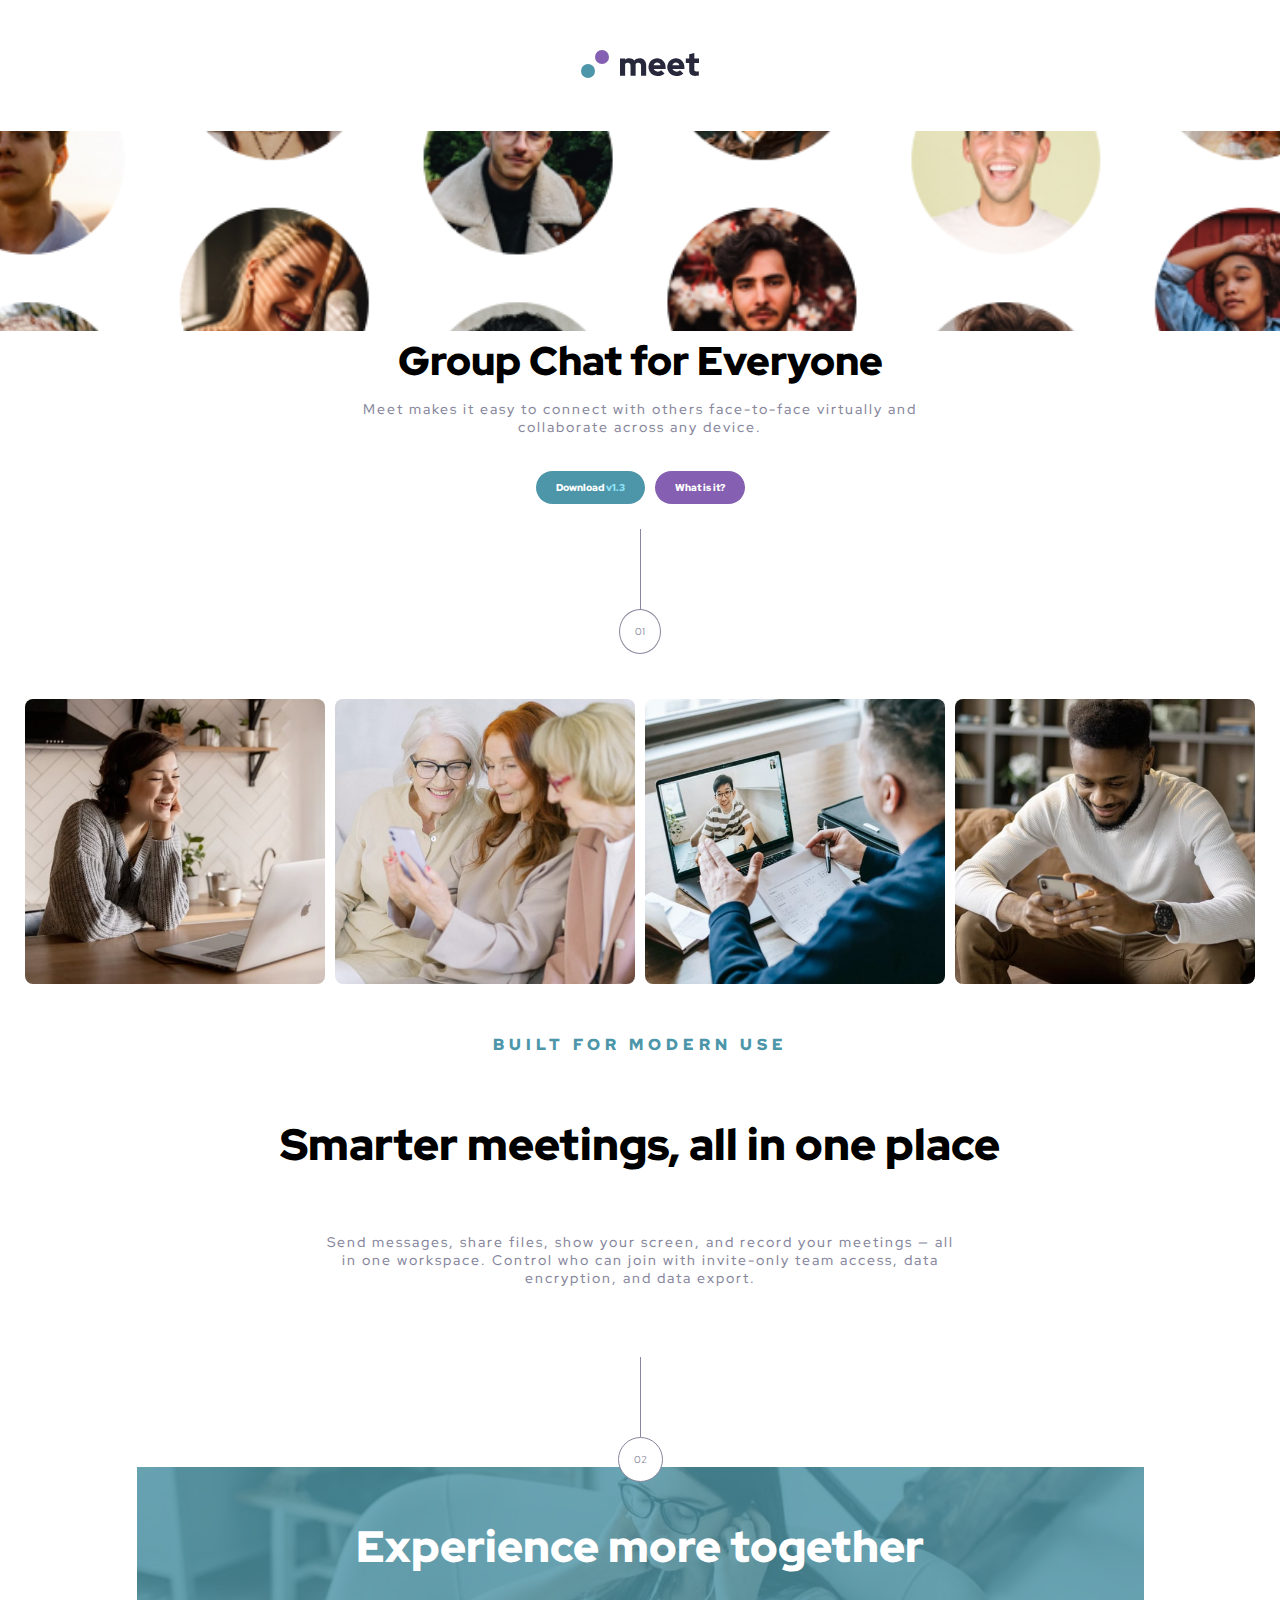
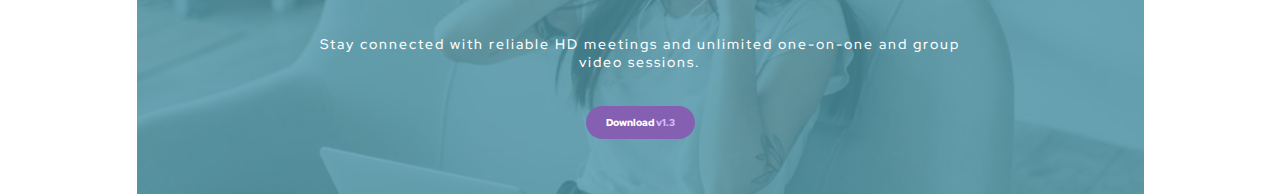
==== index.html @ dc07b4ec "solution" ====
<!DOCTYPE html>
<html lang="en">

<head>
  <meta charset="UTF-8">
  <meta name="viewport" content="width=device-width, initial-scale=1.0">
  <link rel="icon" type="image/png" sizes="32x32" href="./assets/favicon-32x32.png">
  <title>Frontend Mentor | Meet landing page</title>
  <link rel="stylesheet" href="./css/main.css">
</head>

<body>
  <div class="container">
    <header>
      <img src="./assets/logo.svg" alt="">
    </header>
    <main>
      <div class="responsiveBanner">
      <div class="banner-img-left" aria-hidden="true"></div>
      <div class="banner-img" aria-hidden="true"></div>
      <h1>Group Chat for Everyone</h1>
      <div class="banner-img-right" aria-hidden="true"></div>
    </div>
      <div class="body-txt">Meet makes it easy to connect with others face-to-face virtually and collaborate across any
        device.</div>
      <div class="links">
        <a class="primary" href="#">Download <span class="color2">v1.3</span></a>
        <a class="secondary" href="#" aria-label="What is group chat?">What is it?</a>
      </div>

      <article>
        <div class="visualLine"></div>
        <span class="numbering">01</span>
        <div class="illustrations">
          <img class="illustration" src="./assets/desktop/image-woman-in-videocall.jpg"
            alt="woman in videocall on portable">
          <img class="illustration" src="./assets/desktop/image-women-videochatting.jpg"
            alt="women videochatting on mobile phone">
          <img class="illustration" src="./assets/desktop/image-men-in-meeting.jpg"
            alt="men in videomeeting on portable">
          <img class="illustration" src="./assets/desktop/image-man-texting.jpg" alt="max texting on mobile phone">
        </div>
        <div class="feature">Built for modern use</div>

        <h2>Smarter meetings, all in one place</h2>

        <div class="body-txt">Send messages, share files, show your screen, and record your meetings — all in one
          workspace. Control who can join with invite-only team access, data encryption, and data export.</div>
      </article>
    </main>
    <footer>
      <div class="moveUp">
        <div class="visualLine"></div>
        <span class="numbering">02</span>
      </div>
      <div class="footer-content">
        <div class="footer-transparent-bg">
        <h2>Experience more together</h2>
        <div class="footer-txt">
          Stay connected with reliable HD meetings and unlimited one-on-one and group video sessions.
        </div>
        <a class="secondary" href="#">Download <span class="color2">v1.3</span></a>
      </div>
      </div>
    </footer>
  </div>
</body>

</html>
---- css/main.css ----
@import url('https://fonts.googleapis.com/css2?family=Red+Hat+Display:wght@500;900&display=swap');

:root{
    /* colors */
    --clr-primary:#4D96A9;
    --clr-primary-transparent: rgba(77,150,169,0.1);
    --clr-secondary:#855FB1;
    --clr-primary-hover:#71C0D4;
    --clr-secondary-hover:#B18BDD;
    --clr-primary-txt: white;
    --clr-primary-txt2: #8FE3F9;
    --clr-secondary-txt: white;
    --clr-secondary-txt2: #D9B8FF;
    --clr-body-txt: #87879D;
    /* font settings */
    --fw-medium:500;
    --fw-black:900;
}

*{
    font-family: 'Red Hat Display', sans-serif;
    padding:0;
    margin:0;
    /* to simplify calculations */
    font-size:10px;
}

/* Main structure */

header{
    margin: 50px;
}

.container{
    width:100%;
    display: flex;
    flex-direction: column;
    align-items: center;
    text-align: center;
}

main{
    width:100%;
}

.responsiveBanner{
    width: 100%;
    display: flex;
    flex-direction: column;
}

.banner-img-left, .banner-img-right{
    background-position: center;
    background-repeat: no-repeat;
    background-size: contain;
    display: none;
}

.banner-img-left{
    background-image: url('../assets/desktop/image-hero-left.png');
}

.banner-img-right{
    background-image: url('../assets/desktop/image-hero-right.png');
}

.banner-img{
    background-image: url('../assets/tablet/image-hero.png');
    background-size: 110%;
    background-position: center;
    background-repeat: no-repeat;
    height:200px;
}

.illustration{
    max-width: 100%;
    border-radius: 8px;
}

.illustrations{
    display:grid;
    grid-template-columns: 1fr 1fr;
    gap:25px;
    margin: 25px;
}

.links{
    display: flex;
    flex-direction: column;
    align-items: center;
    margin: 20px 0;
}

footer{
    position: relative;
}

.moveUp{
    display:inline-block;
    margin:auto;
    position: absolute;
    top:-110px;
}

/* Apply design to elements */

h1{
    font-weight: var(--fw-black);
    font-size: 4rem;
    padding: 3px 60px;
}

h2{
    padding: 50px 25px;
    font-weight: var(--fw-black);
    font-size: 4.4rem;
}

.feature{
    margin: 50px 0 10px 0;
    letter-spacing: 5px;
    font-weight: var(--fw-black);
    font-size: 1.6rem;
    color:var(--clr-primary);
    text-transform: uppercase;
}

.body-txt{
    color:var(--clr-body-txt);
    margin:auto;
}

.body-txt, .footer-txt{
    font-weight: var(--fw-medium);
    font-size:1.4rem;
    letter-spacing: 2px;
    padding: 10px 20px;
    margin-bottom: 20px;
    width: 80%;
}

.primary{
    background-color: var(--clr-primary);
    color: var(--clr-primary-txt);
}

footer, footer-txt{
    color: var(--clr-primary-txt);
}

.secondary{
    background-color: var(--clr-secondary);
    color: var(--clr-primary-txt);
}

footer{
    display: flex;
    justify-content: center;
    width: 100%;
    margin-top: 150px;
}

.footer-content{ 
    background-image: url('../assets/desktop/image-footer.jpg');
    background-repeat: no-repeat;
    background-size:cover;
    background-position: top center;
}

.footer-transparent-bg{
    display: flex;
    flex-direction: column;
    align-items: center;
    background-color: rgba(77,150,169,0.8);
    padding: 0px 100px 50px 100px;
}

a{
    display: inline-block;
    border-radius: 29px;
    padding: 10px 20px;
    margin: 5px;
    text-decoration: none;
    font-weight: var(--fw-black);
}

.visualLine{
    margin: auto;
    height:80px;
    width: 1px;
    background-color: var(--clr-body-txt);
    position:relative;
}

.numbering{
    display: inline-block;
    border: 1px solid var(--clr-body-txt);
    border-radius: 50%;
    padding: 15px;
    margin-bottom: 20px;
    background-color: white;
    color:var(--clr-body-txt);
}

.primary .color2{
    color:var(--clr-primary-txt2);
}

footer .color2{
    color: var(--clr-secondary-txt2);
}

/* interaction */
a:hover{
    cursor:pointer;
    padding: 10px 15px;
}

a.primary:hover{
    background-color: var(--clr-primary-hover);
}

a.secondary:hover{
        background-color: var(--clr-secondary-hover);
}

/* Other sizes */
@media screen and (min-width:768px){
    .links{
        flex-direction: row;
        justify-content: center;
    }

    .illustrations{
        display:grid;
        grid-template-columns: 1fr 1fr 1fr 1fr;
        gap:10px;
    }

    .body-txt{
        width: 50%;
    }
}

@media screen and (min-width:1440px){ 

    .banner-img{
        display: none;
    }

    .responsiveBanner{
        flex-direction: row;
    }

    .banner-img-left, .banner-img-right{
        display: inline-block;
        width: 100%;
    }

    .footer-transparent-bg{
        flex-direction: row;
        justify-content: space-between;
    }

    footer{
        margin-top: 100px;
    }

    .footer-content h2{
        width: 30%;
    }

    .footer-txt{
        padding: 0 50px;
        width: 30%;
    }

    .body-txt{
        padding: 50px;
    }
}
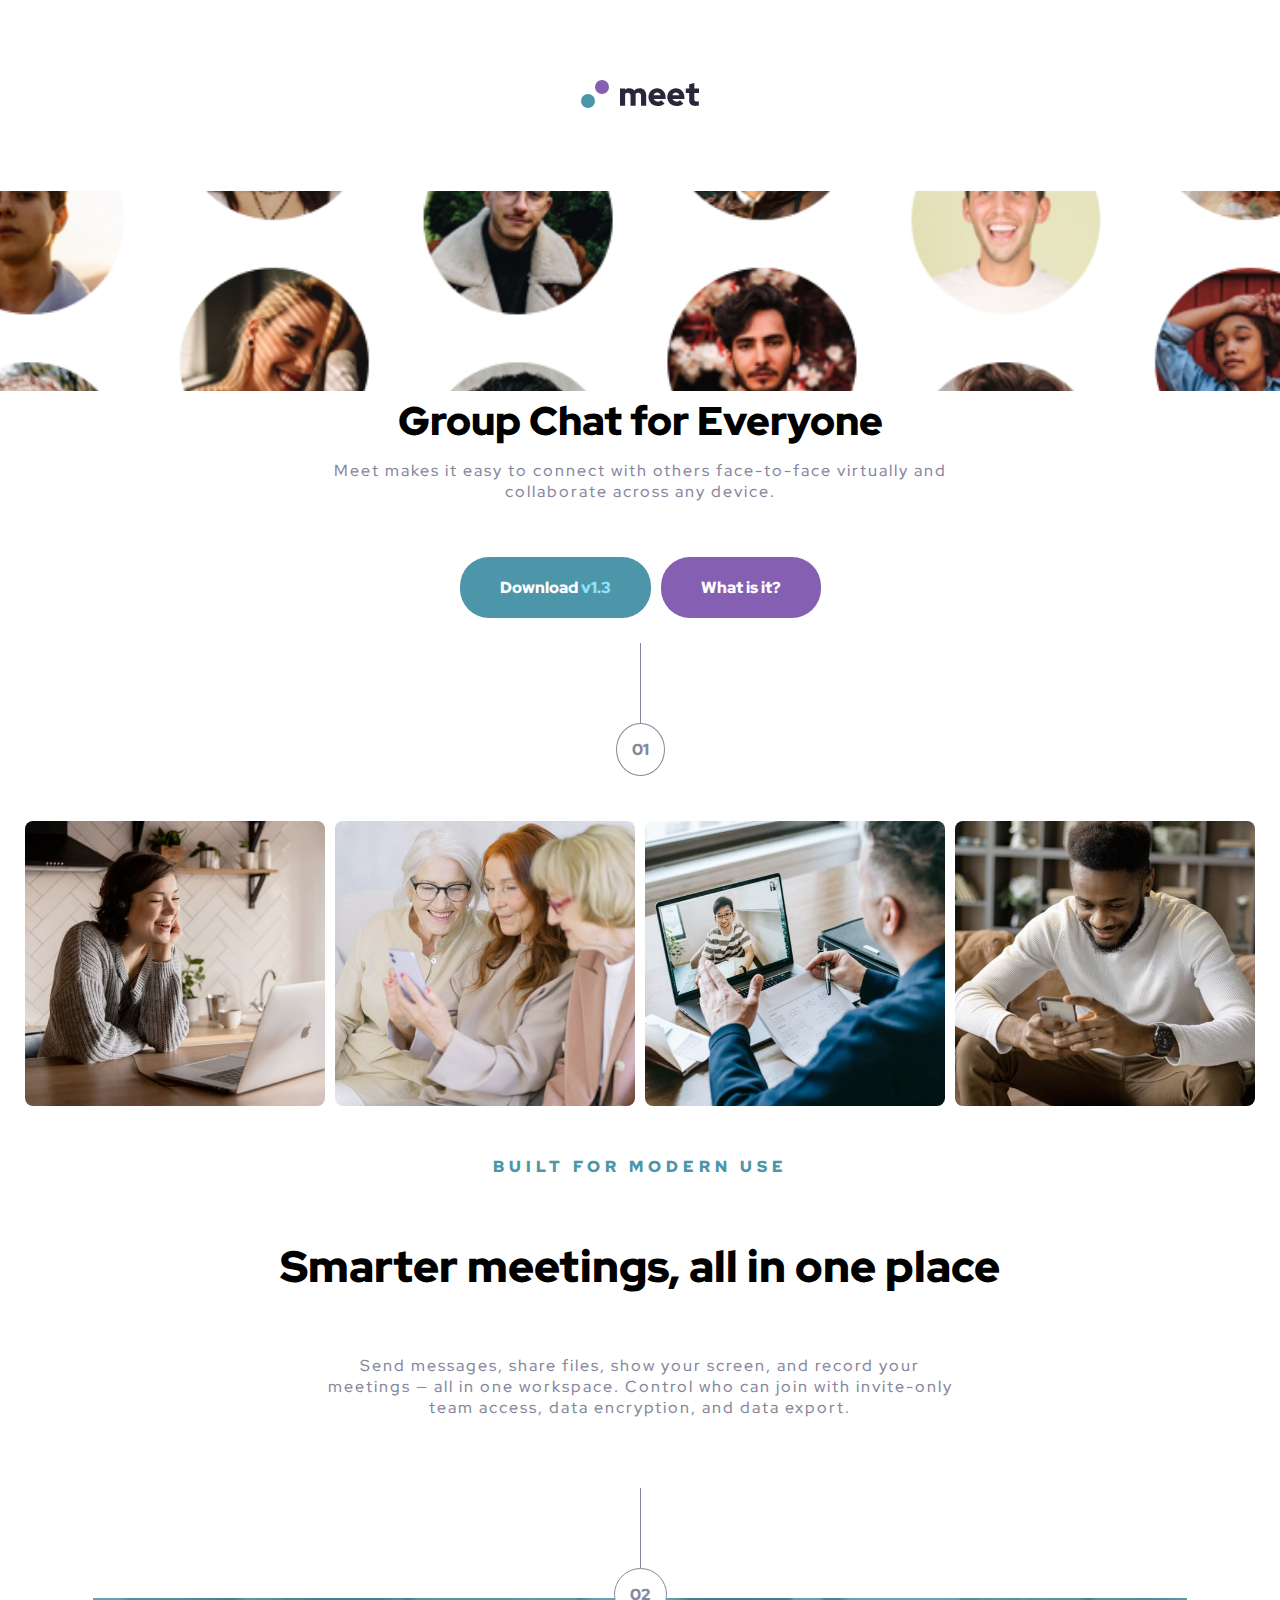
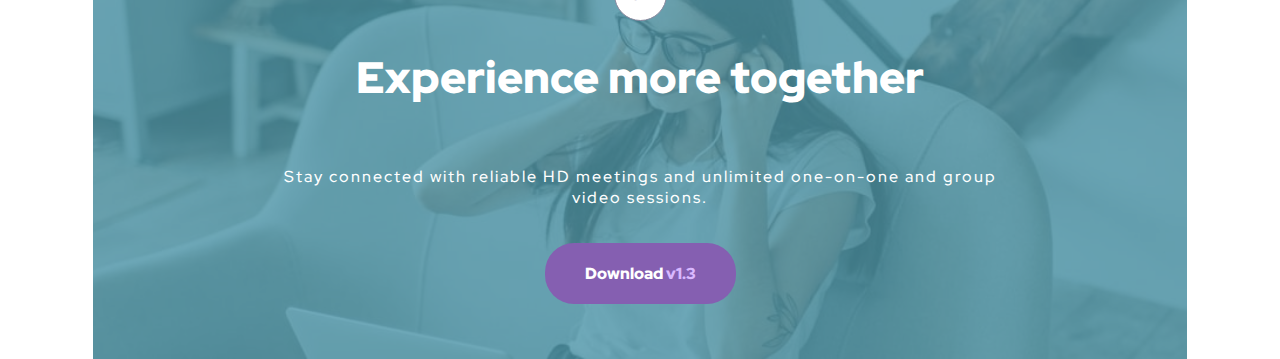
==== commit 507be06a: "fixes" ====
--- a/index.html
+++ b/index.html
@@ -16,18 +16,18 @@
     </header>
     <main>
       <div class="responsiveBanner">
-      <div class="banner-img-left" aria-hidden="true"></div>
-      <div class="banner-img" aria-hidden="true"></div>
-      <h1>Group Chat for Everyone</h1>
-      <div class="banner-img-right" aria-hidden="true"></div>
-    </div>
-      <div class="body-txt">Meet makes it easy to connect with others face-to-face virtually and collaborate across any
-        device.</div>
-      <div class="links">
-        <a class="primary" href="#">Download <span class="color2">v1.3</span></a>
-        <a class="secondary" href="#" aria-label="What is group chat?">What is it?</a>
+        <div class="banner-img-left" aria-hidden="true"></div>
+        <div class="banner-img" aria-hidden="true"></div>
+        <h1>Group Chat for Everyone</h1>
+        <div class="banner-img-right" aria-hidden="true"></div>
+        <div class="body-txt">Meet makes it easy to connect with others face-to-face virtually and collaborate across
+          any
+          device.</div>
+        <div class="links">
+          <a class="primary" href="#">Download <span class="color2">v1.3</span></a>
+          <a class="secondary" href="#" aria-label="What is group chat?">What is it?</a>
+        </div>
       </div>
-
       <article>
         <div class="visualLine"></div>
         <span class="numbering">01</span>
@@ -55,12 +55,12 @@
       </div>
       <div class="footer-content">
         <div class="footer-transparent-bg">
-        <h2>Experience more together</h2>
-        <div class="footer-txt">
-          Stay connected with reliable HD meetings and unlimited one-on-one and group video sessions.
+          <h2>Experience more together</h2>
+          <div class="footer-txt">
+            Stay connected with reliable HD meetings and unlimited one-on-one and group video sessions.
+          </div>
+          <a class="secondary" href="#">Download <span class="color2">v1.3</span></a>
         </div>
-        <a class="secondary" href="#">Download <span class="color2">v1.3</span></a>
-      </div>
       </div>
     </footer>
   </div>
--- a/css/main.css
+++ b/css/main.css
@@ -28,7 +28,7 @@
 /* Main structure */
 
 header{
-    margin: 50px;
+    margin: 80px;
 }
 
 .container{
@@ -45,8 +45,8 @@
 
 .responsiveBanner{
     width: 100%;
-    display: flex;
-    flex-direction: column;
+    display: grid;
+    grid-template-columns: 1fr;
 }
 
 .banner-img-left, .banner-img-right{
@@ -132,7 +132,7 @@
 
 .body-txt, .footer-txt{
     font-weight: var(--fw-medium);
-    font-size:1.4rem;
+    font-size:1.6rem;
     letter-spacing: 2px;
     padding: 10px 20px;
     margin-bottom: 20px;
@@ -178,10 +178,11 @@
 a{
     display: inline-block;
     border-radius: 29px;
-    padding: 10px 20px;
+    padding: 20px 40px;
     margin: 5px;
     text-decoration: none;
     font-weight: var(--fw-black);
+    font-size: 1.6rem;
 }
 
 .visualLine{
@@ -200,20 +201,23 @@
     margin-bottom: 20px;
     background-color: white;
     color:var(--clr-body-txt);
+    font-size: 1.6rem;
+    font-weight: var(--fw-black);
 }
 
 .primary .color2{
     color:var(--clr-primary-txt2);
+    font-size: 1.6rem;
 }
 
 footer .color2{
     color: var(--clr-secondary-txt2);
+    font-size: 1.6rem;
 }
 
 /* interaction */
 a:hover{
     cursor:pointer;
-    padding: 10px 15px;
 }
 
 a.primary:hover{
@@ -249,12 +253,27 @@
     }
 
     .responsiveBanner{
-        flex-direction: row;
+        grid-template-columns: 1fr 1fr 1fr;
+        grid-template-rows: 300px;
+    }
+
+    .responsiveBanner .body-txt{
+        width: 80%;
     }
 
     .banner-img-left, .banner-img-right{
-        display: inline-block;
-        width: 100%;
+        display: inline-flex;
+        position: relative;
+        grid-row: 1/span 3;
+    }
+
+    .banner-img-left{
+        left:-100px;
+    }
+
+    .banner-img-right{
+        left:100px;
+        grid-column: 3;
     }
 
     .footer-transparent-bg{
